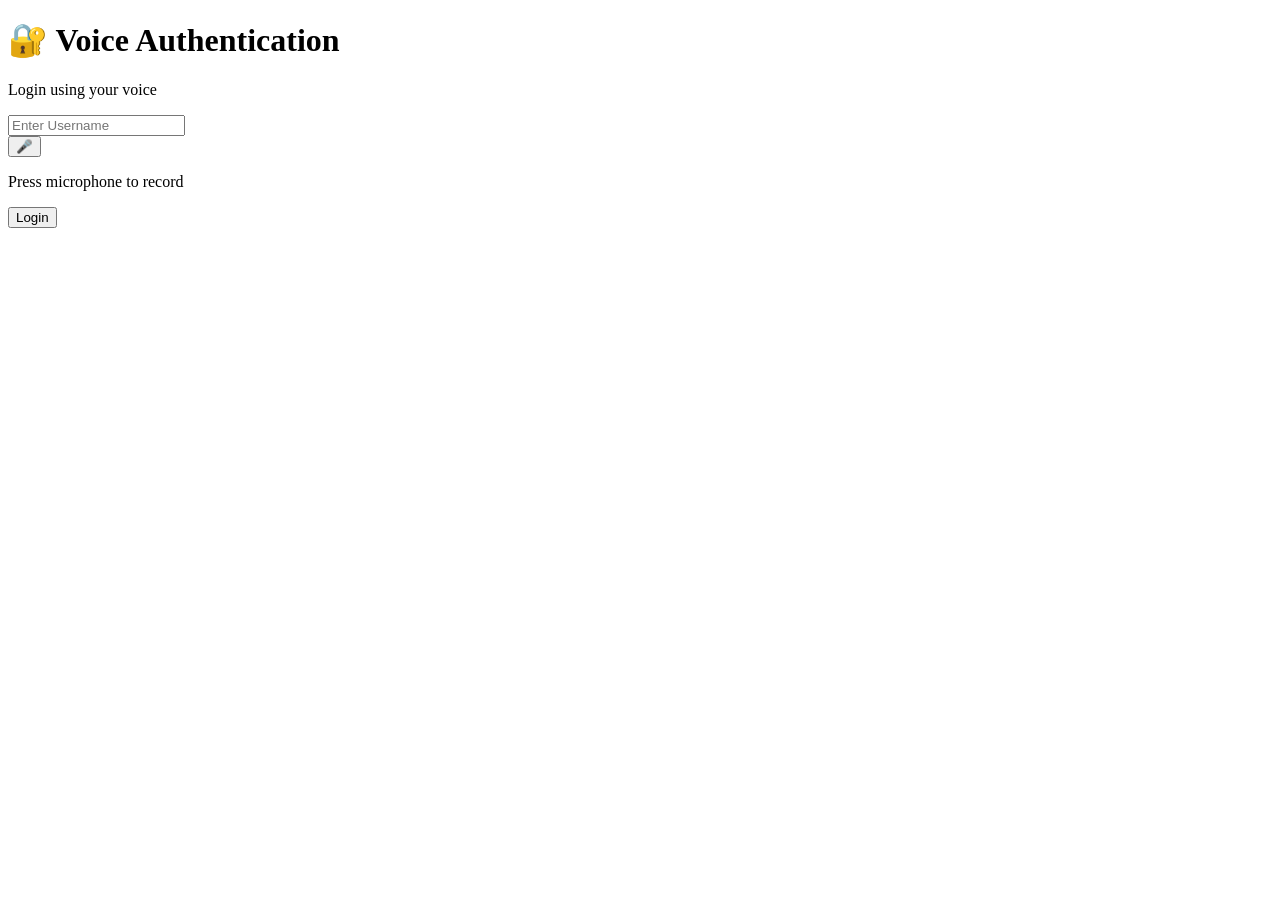
==== frontend/index.html @ 0380646d "Frontend + Docker setup for voice authentication" ====
<!DOCTYPE html>
<html>

<head>

<title>AI Voice Authentication</title>

<link rel="stylesheet" href="/style.css">

</head>

<body>

<div class="background"></div>

<div class="container">

<div class="card">

<h1>🔐 Voice Authentication</h1>
<p class="subtitle">Login using your voice</p>

<input type="text" id="username" placeholder="Enter Username">

<div class="mic-section">

<div class="wave" id="wave"></div>

<button id="mic" onclick="startRecording()">
🎤
</button>

</div>

<p id="status">Press microphone to record</p>

<button class="login-btn" onclick="login()">Login</button>

</div>

</div>

<script src="/script.js"></script>

</body>
</html>
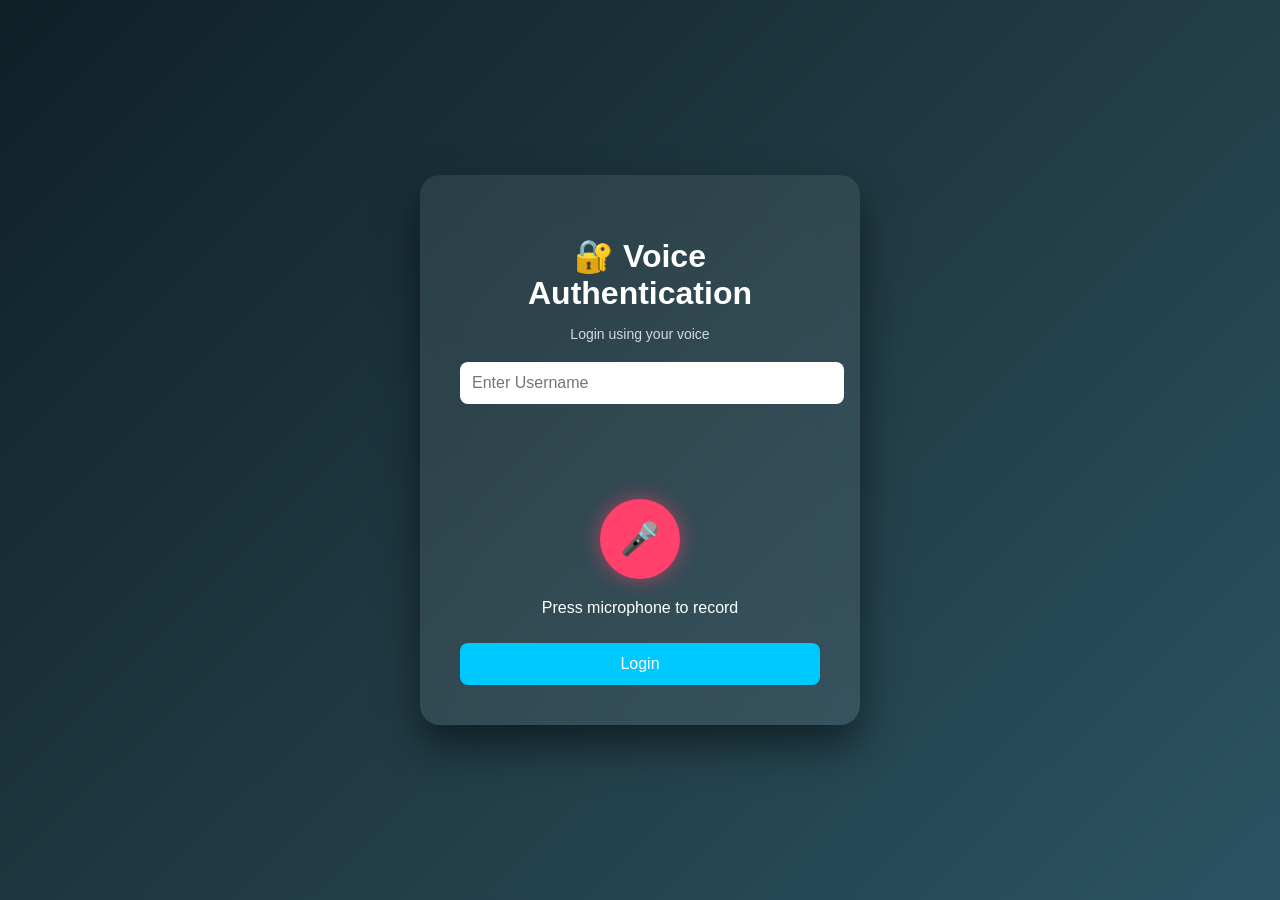
==== commit b3fa4dcf: "removed css bugs" ====
--- a/frontend/index.html
+++ b/frontend/index.html
@@ -5,7 +5,7 @@
 
 <title>AI Voice Authentication</title>
 
-<link rel="stylesheet" href="/style.css">
+<link rel="stylesheet" href="style.css">
 
 </head>
 
@@ -40,7 +40,7 @@
 
 </div>
 
-<script src="/script.js"></script>
+<script src="script.js"></script>
 
 </body>
 </html>
--- a/frontend/style.css
+++ b/frontend/style.css
@@ -0,0 +1,102 @@
+body{
+margin:0;
+font-family:Arial;
+background:linear-gradient(135deg,#0f2027,#203a43,#2c5364);
+height:100vh;
+display:flex;
+justify-content:center;
+align-items:center;
+color:white;
+}
+
+.container{
+display:flex;
+justify-content:center;
+align-items:center;
+width:100%;
+}
+
+.card{
+background:rgba(255,255,255,0.08);
+backdrop-filter:blur(20px);
+padding:40px;
+border-radius:20px;
+width:360px;
+text-align:center;
+box-shadow:0 20px 40px rgba(0,0,0,0.5);
+}
+
+h1{
+margin-bottom:5px;
+}
+
+.subtitle{
+font-size:14px;
+opacity:0.8;
+margin-bottom:20px;
+}
+
+input{
+width:100%;
+padding:12px;
+border:none;
+border-radius:8px;
+margin-bottom:20px;
+font-size:16px;
+}
+
+.mic-section{
+position:relative;
+margin:20px 0;
+}
+
+#wave{
+height:40px;
+width:100%;
+background:linear-gradient(90deg,#00f2fe,#4facfe);
+opacity:0;
+transition:0.3s;
+border-radius:10px;
+margin-bottom:15px;
+animation:wave 1s infinite linear;
+}
+
+@keyframes wave{
+0%{transform:scaleX(1)}
+50%{transform:scaleX(1.2)}
+100%{transform:scaleX(1)}
+}
+
+#mic{
+width:80px;
+height:80px;
+border-radius:50%;
+border:none;
+font-size:32px;
+background:#ff416c;
+color:white;
+cursor:pointer;
+transition:0.3s;
+box-shadow:0 0 20px rgba(255,65,108,0.6);
+}
+
+#mic:hover{
+transform:scale(1.15);
+box-shadow:0 0 40px rgba(255,65,108,1);
+}
+
+.login-btn{
+width:100%;
+padding:12px;
+border:none;
+border-radius:8px;
+background:#00c9ff;
+color:white;
+font-size:16px;
+cursor:pointer;
+margin-top:10px;
+}
+
+.login-btn:hover{
+background:#00a8d9;
+}
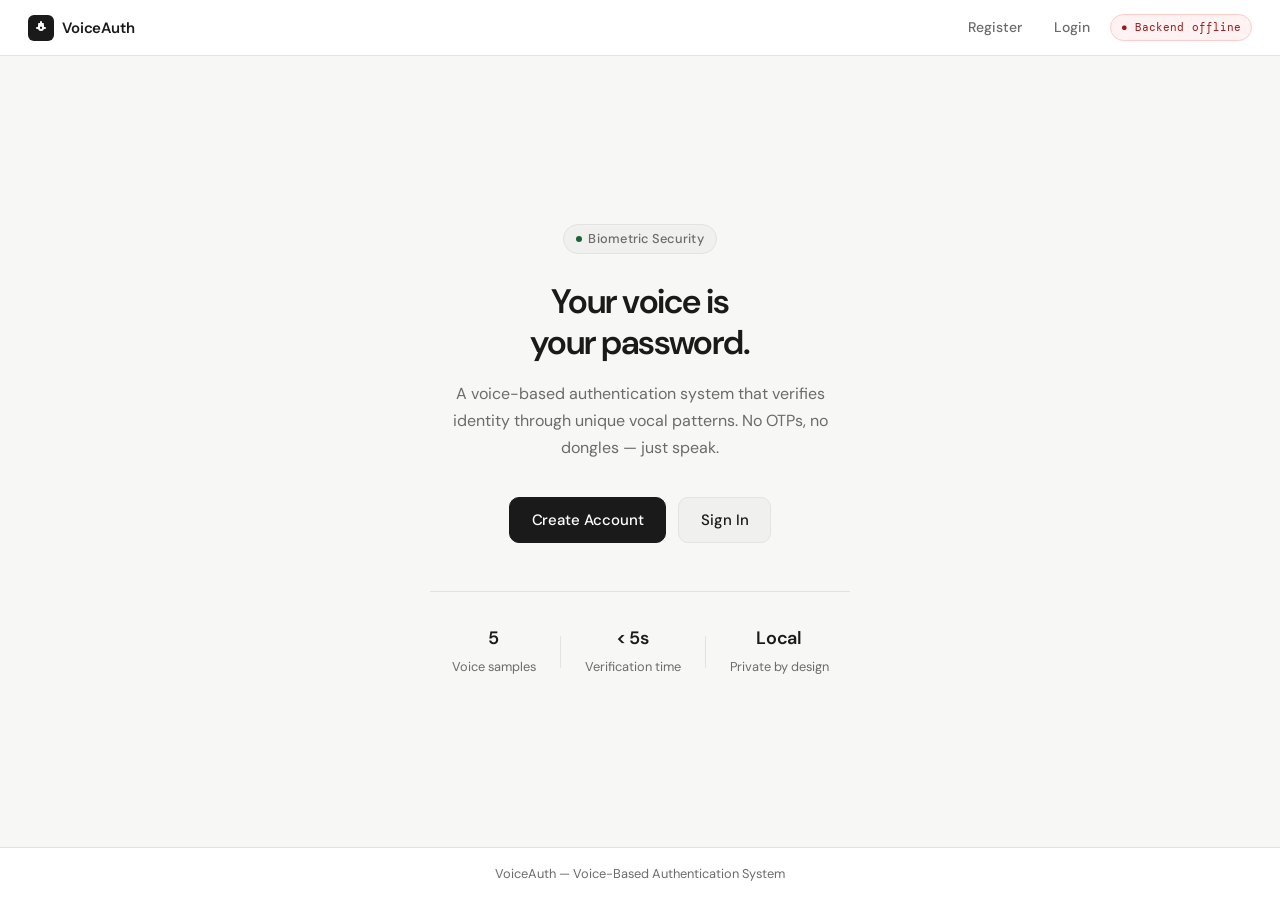
==== commit d7426847: "Final Backend + integrations" ====
--- a/frontend/index.html
+++ b/frontend/index.html
@@ -1,46 +1,92 @@
 <!DOCTYPE html>
-<html>
+<html lang="en">
+<head>
+  <meta charset="UTF-8" />
+  <meta name="viewport" content="width=device-width, initial-scale=1.0" />
+  <title>VoiceAuth — Voice-Based Authentication</title>
+  <link rel="stylesheet" href="css/styles.css" />
+  <link rel="stylesheet" href="css/components.css" />
+  <link rel="stylesheet" href="css/responsive.css" />
+</head>
+<body>
+<div class="app-wrapper">
 
-<head>
+  <!-- Navbar -->
+  <nav class="navbar">
+    <a href="index.html" class="navbar-brand">
+      <div class="brand-mark">
+        <svg viewBox="0 0 14 14" xmlns="http://www.w3.org/2000/svg">
+          <path d="M7 1v4M5 3h4M3 7h2M9 7h2M5 7a2 2 0 0 0 4 0V5a2 2 0 0 0-4 0v2z"/>
+        </svg>
+      </div>
+      VoiceAuth
+    </a>
+    <div class="navbar-right">
+      <a href="register.html" class="nav-link">Register</a>
+      <a href="login.html" class="nav-link">Login</a>
+      <span id="health-badge" class="health-badge">Checking…</span>
+    </div>
+  </nav>
 
-<title>AI Voice Authentication</title>
+  <!-- Hero -->
+  <main class="page-center">
+    <section class="hero-section">
 
-<link rel="stylesheet" href="style.css">
+      <div class="hero-badge">
+        <span class="hero-badge-dot"></span>
+        Biometric Security
+      </div>
 
-</head>
+      <h1>Your voice is<br/>your password.</h1>
 
-<body>
+      <p>
+        A voice-based authentication system that verifies identity through
+        unique vocal patterns. No OTPs, no dongles — just speak.
+      </p>
 
-<div class="background"></div>
+      <div class="hero-actions">
+        <a href="register.html" class="btn btn-primary">Create Account</a>
+        <a href="login.html" class="btn btn-secondary">Sign In</a>
+      </div>
 
-<div class="container">
+      <div class="hero-meta">
+        <div class="hero-meta-item">
+          <strong>5</strong>
+          <span>Voice samples</span>
+        </div>
+        <div class="hero-meta-sep"></div>
+        <div class="hero-meta-item">
+          <strong>&lt; 5s</strong>
+          <span>Verification time</span>
+        </div>
+        <div class="hero-meta-sep"></div>
+        <div class="hero-meta-item">
+          <strong>Local</strong>
+          <span>Private by design</span>
+        </div>
+      </div>
 
-<div class="card">
+    </section>
+  </main>
 
-<h1>🔐 Voice Authentication</h1>
-<p class="subtitle">Login using your voice</p>
-
-<input type="text" id="username" placeholder="Enter Username">
-
-<div class="mic-section">
-
-<div class="wave" id="wave"></div>
-
-<button id="mic" onclick="startRecording()">
-🎤
-</button>
+  <!-- Footer -->
+  <footer>
+    <p>VoiceAuth &mdash; Voice-Based Authentication System</p>
+  </footer>
 
 </div>
 
-<p id="status">Press microphone to record</p>
+<!-- Toast container -->
+<div id="toast-container"></div>
 
-<button class="login-btn" onclick="login()">Login</button>
-
-</div>
-
-</div>
-
-<script src="script.js"></script>
-
+<!-- Scripts -->
+<script src="js/config.js"></script>
+<script src="js/api.js"></script>
+<script src="js/ui.js"></script>
+<script>
+  document.addEventListener("DOMContentLoaded", () => {
+    UI.initHealthBadge();
+  });
+</script>
 </body>
-</html>+</html>
--- a/frontend/css/styles.css
+++ b/frontend/css/styles.css
@@ -0,0 +1,371 @@
+/* ─────────────────────────────────────────────
+   styles.css  –  Core design system
+   Theme: Clean Minimalist / Security SaaS
+   ───────────────────────────────────────────── */
+
+@import url('https://fonts.googleapis.com/css2?family=DM+Sans:ital,opsz,wght@0,9..40,300;0,9..40,400;0,9..40,500;0,9..40,600;1,9..40,400&family=DM+Mono:wght@400;500&display=swap');
+
+/* ── CSS Variables ───────────────────────────── */
+:root {
+  --black:    #0d0d0d;
+  --ink:      #1a1a1a;
+  --charcoal: #2e2e2e;
+  --muted:    #6b6b6b;
+  --border:   #e3e3e3;
+  --bg:       #f7f7f5;
+  --surface:  #ffffff;
+  --off:      #f0f0ee;
+
+  --green:    #166534;
+  --green-bg: #f0fdf4;
+  --green-border: #bbf7d0;
+  --red:      #991b1b;
+  --red-bg:   #fef2f2;
+  --red-border: #fecaca;
+  --amber:    #92400e;
+  --amber-bg: #fffbeb;
+  --amber-border: #fde68a;
+
+  --radius-sm: 6px;
+  --radius:    10px;
+  --radius-lg: 16px;
+  --radius-xl: 24px;
+
+  --shadow-sm: 0 1px 3px rgba(0,0,0,0.06);
+  --shadow:    0 4px 16px rgba(0,0,0,0.07), 0 1px 4px rgba(0,0,0,0.04);
+  --shadow-lg: 0 12px 40px rgba(0,0,0,0.10), 0 2px 8px rgba(0,0,0,0.05);
+
+  --font-sans: 'DM Sans', system-ui, sans-serif;
+  --font-mono: 'DM Mono', 'Courier New', monospace;
+
+  --t: 150ms ease;
+}
+
+/* ── Reset ───────────────────────────────────── */
+*, *::before, *::after { box-sizing: border-box; margin: 0; padding: 0; }
+html { font-size: 16px; scroll-behavior: smooth; }
+
+body {
+  font-family: var(--font-sans);
+  background: var(--bg);
+  color: var(--ink);
+  line-height: 1.6;
+  -webkit-font-smoothing: antialiased;
+  min-height: 100vh;
+  display: flex;
+  flex-direction: column;
+}
+
+/* ── Typography ──────────────────────────────── */
+h1 { font-size: 2.125rem; font-weight: 600; letter-spacing: -0.03em; line-height: 1.2; }
+h2 { font-size: 1.4rem;   font-weight: 600; letter-spacing: -0.025em; line-height: 1.3; }
+h3 { font-size: 1.0625rem; font-weight: 500; }
+p  { color: var(--muted); font-size: 0.9375rem; }
+a  { color: inherit; }
+
+/* ── App Layout ──────────────────────────────── */
+.app-wrapper {
+  display: flex;
+  flex-direction: column;
+  min-height: 100vh;
+}
+
+.page-center {
+  flex: 1;
+  display: flex;
+  align-items: center;
+  justify-content: center;
+  padding: 2rem 1.25rem;
+}
+
+/* ── Navbar ──────────────────────────────────── */
+.navbar {
+  display: flex;
+  align-items: center;
+  justify-content: space-between;
+  padding: 0 1.75rem;
+  height: 56px;
+  background: var(--surface);
+  border-bottom: 1px solid var(--border);
+  position: sticky;
+  top: 0;
+  z-index: 100;
+}
+
+.navbar-brand {
+  display: flex;
+  align-items: center;
+  gap: 0.5rem;
+  text-decoration: none;
+  color: var(--ink);
+  font-weight: 600;
+  font-size: 0.9375rem;
+  letter-spacing: -0.01em;
+}
+
+.brand-mark {
+  width: 26px;
+  height: 26px;
+  background: var(--ink);
+  border-radius: 6px;
+  display: flex;
+  align-items: center;
+  justify-content: center;
+}
+
+.brand-mark svg {
+  width: 14px;
+  height: 14px;
+  fill: none;
+  stroke: white;
+  stroke-width: 2;
+  stroke-linecap: round;
+}
+
+.navbar-right {
+  display: flex;
+  align-items: center;
+  gap: 0.5rem;
+}
+
+.nav-link {
+  text-decoration: none;
+  color: var(--muted);
+  font-size: 0.875rem;
+  font-weight: 500;
+  padding: 0.375rem 0.75rem;
+  border-radius: var(--radius-sm);
+  transition: color var(--t), background var(--t);
+}
+
+.nav-link:hover { color: var(--ink); background: var(--off); }
+.nav-link.active { color: var(--ink); background: var(--off); }
+
+/* ── Health Badge ────────────────────────────── */
+.health-badge {
+  font-family: var(--font-mono);
+  font-size: 0.6875rem;
+  padding: 0.25rem 0.6rem;
+  border-radius: 100px;
+  border: 1px solid var(--border);
+  background: var(--off);
+  color: var(--muted);
+  transition: all var(--t);
+  letter-spacing: 0.01em;
+}
+
+.health-badge.connected { color: var(--green); background: var(--green-bg); border-color: var(--green-border); }
+.health-badge.offline   { color: var(--red);   background: var(--red-bg);   border-color: var(--red-border);   }
+.health-badge.checking  { color: var(--muted); }
+
+/* ── Card ────────────────────────────────────── */
+.card {
+  background: var(--surface);
+  border: 1px solid var(--border);
+  border-radius: var(--radius-lg);
+  box-shadow: var(--shadow);
+  padding: 2.25rem;
+  width: 100%;
+  max-width: 440px;
+  animation: fadeInUp 0.35s ease both;
+}
+
+.card-header {
+  margin-bottom: 1.75rem;
+}
+
+.card-header p {
+  margin-top: 0.3rem;
+}
+
+/* ── Buttons ─────────────────────────────────── */
+.btn {
+  display: inline-flex;
+  align-items: center;
+  justify-content: center;
+  gap: 0.4rem;
+  font-family: var(--font-sans);
+  font-size: 0.9375rem;
+  font-weight: 500;
+  padding: 0.625rem 1.375rem;
+  border-radius: var(--radius);
+  border: 1px solid transparent;
+  cursor: pointer;
+  transition: all var(--t);
+  text-decoration: none;
+  white-space: nowrap;
+  user-select: none;
+  letter-spacing: -0.01em;
+}
+
+.btn:focus-visible {
+  outline: 2px solid var(--ink);
+  outline-offset: 3px;
+}
+
+.btn-primary {
+  background: var(--ink);
+  color: #fff;
+  border-color: var(--ink);
+}
+.btn-primary:hover:not(:disabled) {
+  background: var(--charcoal);
+}
+
+.btn-secondary {
+  background: var(--off);
+  color: var(--ink);
+  border-color: var(--border);
+}
+.btn-secondary:hover:not(:disabled) {
+  background: var(--border);
+}
+
+.btn-outline {
+  background: transparent;
+  color: var(--muted);
+  border-color: var(--border);
+}
+.btn-outline:hover:not(:disabled) {
+  background: var(--off);
+  color: var(--ink);
+}
+
+.btn-record {
+  background: var(--surface);
+  color: var(--ink);
+  border: 1.5px solid var(--ink);
+}
+.btn-record:hover:not(:disabled) {
+  background: var(--ink);
+  color: #fff;
+}
+.btn-record.is-recording {
+  background: var(--red-bg);
+  border-color: var(--red);
+  color: var(--red);
+}
+
+.btn:disabled {
+  opacity: 0.38;
+  cursor: not-allowed;
+  pointer-events: none;
+}
+
+.btn.loading {
+  position: relative;
+  color: transparent !important;
+  pointer-events: none;
+}
+.btn.loading::after {
+  content: '';
+  position: absolute;
+  width: 15px;
+  height: 15px;
+  border: 2px solid rgba(255,255,255,0.35);
+  border-top-color: #fff;
+  border-radius: 50%;
+  animation: spin 0.65s linear infinite;
+}
+.btn-secondary.loading::after,
+.btn-outline.loading::after {
+  border-color: rgba(0,0,0,0.15);
+  border-top-color: var(--ink);
+}
+
+.btn-sm { font-size: 0.8125rem; padding: 0.4rem 0.875rem; }
+.btn-full { width: 100%; }
+
+/* ── Form ────────────────────────────────────── */
+.form-group { margin-bottom: 0.9rem; }
+
+.form-label {
+  display: block;
+  font-size: 0.8125rem;
+  font-weight: 500;
+  color: var(--charcoal);
+  margin-bottom: 0.3rem;
+}
+
+.form-input {
+  width: 100%;
+  padding: 0.6rem 0.875rem;
+  font-family: var(--font-sans);
+  font-size: 0.9375rem;
+  color: var(--ink);
+  background: var(--surface);
+  border: 1.5px solid var(--border);
+  border-radius: var(--radius);
+  transition: border-color var(--t), box-shadow var(--t);
+  outline: none;
+}
+.form-input:focus {
+  border-color: var(--ink);
+  box-shadow: 0 0 0 3px rgba(26,26,26,0.07);
+}
+.form-input::placeholder { color: #c8c8c8; }
+
+/* ── Divider ─────────────────────────────────── */
+.divider {
+  height: 1px;
+  background: var(--border);
+  margin: 1.5rem 0;
+}
+
+/* ── Footer ──────────────────────────────────── */
+footer {
+  padding: 1rem 2rem;
+  border-top: 1px solid var(--border);
+  text-align: center;
+  background: var(--surface);
+}
+footer p { font-size: 0.8rem; color: var(--muted); }
+
+/* ── Toast ───────────────────────────────────── */
+#toast-container {
+  position: fixed;
+  bottom: 1.5rem;
+  right: 1.5rem;
+  z-index: 999;
+  display: flex;
+  flex-direction: column;
+  gap: 0.5rem;
+  pointer-events: none;
+}
+
+.toast {
+  padding: 0.7rem 1rem;
+  border-radius: var(--radius);
+  font-size: 0.875rem;
+  font-weight: 500;
+  box-shadow: var(--shadow-lg);
+  opacity: 0;
+  transform: translateY(10px);
+  transition: all 0.25s ease;
+  max-width: 300px;
+  pointer-events: auto;
+}
+.toast-show { opacity: 1; transform: translateY(0); }
+.toast-error   { background: var(--red-bg);   color: var(--red);   border: 1px solid var(--red-border);   }
+.toast-success { background: var(--green-bg); color: var(--green); border: 1px solid var(--green-border); }
+.toast-info    { background: var(--off);      color: var(--ink);   border: 1px solid var(--border);       }
+
+/* ── Animations ──────────────────────────────── */
+@keyframes spin {
+  to { transform: rotate(360deg); }
+}
+
+@keyframes fadeInUp {
+  from { opacity: 0; transform: translateY(14px); }
+  to   { opacity: 1; transform: translateY(0);    }
+}
+
+@keyframes pulse-ring {
+  0%   { transform: scale(1);    opacity: 0.6; }
+  100% { transform: scale(1.55); opacity: 0;   }
+}
+
+@keyframes wave-bar {
+  0%, 100% { transform: scaleY(0.3); }
+  50%       { transform: scaleY(1);   }
+}
--- a/frontend/css/components.css
+++ b/frontend/css/components.css
@@ -0,0 +1,378 @@
+/* ─────────────────────────────────────────────
+   components.css  –  Page-specific components
+   ───────────────────────────────────────────── */
+
+/* ══════════════════════════════════════════════
+   INDEX PAGE
+   ══════════════════════════════════════════════ */
+
+.hero-section {
+  text-align: center;
+  max-width: 560px;
+  padding: 3rem 1.5rem;
+  animation: fadeInUp 0.5s ease both;
+}
+
+.hero-badge {
+  display: inline-flex;
+  align-items: center;
+  gap: 0.4rem;
+  background: var(--off);
+  border: 1px solid var(--border);
+  border-radius: 100px;
+  padding: 0.25rem 0.75rem;
+  font-size: 0.8rem;
+  font-weight: 500;
+  color: var(--muted);
+  margin-bottom: 1.75rem;
+  letter-spacing: 0.02em;
+}
+
+.hero-badge-dot {
+  width: 6px;
+  height: 6px;
+  background: var(--green);
+  border-radius: 50%;
+}
+
+.hero-section h1 {
+  margin-bottom: 1rem;
+}
+
+.hero-section p {
+  font-size: 1rem;
+  line-height: 1.7;
+  max-width: 420px;
+  margin: 0 auto 2.25rem;
+}
+
+.hero-actions {
+  display: flex;
+  gap: 0.75rem;
+  justify-content: center;
+  flex-wrap: wrap;
+}
+
+.hero-meta {
+  display: flex;
+  align-items: center;
+  justify-content: center;
+  gap: 1.5rem;
+  margin-top: 3rem;
+  padding-top: 2rem;
+  border-top: 1px solid var(--border);
+}
+
+.hero-meta-item {
+  text-align: center;
+}
+
+.hero-meta-item strong {
+  display: block;
+  font-size: 1.125rem;
+  font-weight: 600;
+  letter-spacing: -0.02em;
+  color: var(--ink);
+}
+
+.hero-meta-item span {
+  font-size: 0.8rem;
+  color: var(--muted);
+}
+
+.hero-meta-sep {
+  width: 1px;
+  height: 32px;
+  background: var(--border);
+}
+
+/* ══════════════════════════════════════════════
+   REGISTER & LOGIN PAGES  –  Voice recording UI
+   ══════════════════════════════════════════════ */
+
+.voice-card {
+  max-width: 460px;
+}
+
+/* Step dots */
+.steps-row {
+  display: flex;
+  align-items: center;
+  gap: 0.5rem;
+  margin-bottom: 1.5rem;
+}
+
+.step-dot {
+  width: 8px;
+  height: 8px;
+  border-radius: 50%;
+  background: var(--border);
+  transition: all 0.2s ease;
+  flex-shrink: 0;
+}
+
+.step-dot.active {
+  background: var(--ink);
+  transform: scale(1.25);
+}
+
+.step-dot.done {
+  background: var(--green);
+}
+
+.step-counter {
+  margin-left: auto;
+  font-family: var(--font-mono);
+  font-size: 0.8rem;
+  color: var(--muted);
+}
+
+/* Prompt box */
+.prompt-box {
+  background: var(--off);
+  border: 1px solid var(--border);
+  border-radius: var(--radius);
+  padding: 1.1rem 1.25rem;
+  margin-bottom: 1.5rem;
+  text-align: center;
+}
+
+.prompt-label {
+  font-size: 0.75rem;
+  font-weight: 500;
+  color: var(--muted);
+  text-transform: uppercase;
+  letter-spacing: 0.08em;
+  margin-bottom: 0.4rem;
+}
+
+.prompt-text {
+  font-size: 1rem;
+  font-weight: 500;
+  color: var(--ink);
+  font-style: italic;
+  letter-spacing: -0.01em;
+  line-height: 1.4;
+}
+
+/* Waveform */
+.waveform-wrap {
+  display: flex;
+  align-items: center;
+  justify-content: center;
+  gap: 4px;
+  height: 44px;
+  margin-bottom: 1.25rem;
+}
+
+.waveform-bar {
+  width: 3px;
+  height: 100%;
+  background: var(--border);
+  border-radius: 2px;
+  transform: scaleY(0.3);
+  transform-origin: center;
+  transition: background 0.3s ease;
+}
+
+.recording-active .waveform-bar {
+  background: var(--ink);
+}
+
+.recording-active .waveform-bar:nth-child(1)  { animation: wave-bar 0.9s 0.00s ease-in-out infinite; }
+.recording-active .waveform-bar:nth-child(2)  { animation: wave-bar 0.9s 0.07s ease-in-out infinite; }
+.recording-active .waveform-bar:nth-child(3)  { animation: wave-bar 0.9s 0.14s ease-in-out infinite; }
+.recording-active .waveform-bar:nth-child(4)  { animation: wave-bar 0.9s 0.21s ease-in-out infinite; }
+.recording-active .waveform-bar:nth-child(5)  { animation: wave-bar 0.9s 0.28s ease-in-out infinite; }
+.recording-active .waveform-bar:nth-child(6)  { animation: wave-bar 0.9s 0.21s ease-in-out infinite; }
+.recording-active .waveform-bar:nth-child(7)  { animation: wave-bar 0.9s 0.14s ease-in-out infinite; }
+.recording-active .waveform-bar:nth-child(8)  { animation: wave-bar 0.9s 0.07s ease-in-out infinite; }
+.recording-active .waveform-bar:nth-child(9)  { animation: wave-bar 0.9s 0.00s ease-in-out infinite; }
+.recording-active .waveform-bar:nth-child(10) { animation: wave-bar 0.9s 0.35s ease-in-out infinite; }
+.recording-active .waveform-bar:nth-child(11) { animation: wave-bar 0.9s 0.42s ease-in-out infinite; }
+.recording-active .waveform-bar:nth-child(12) { animation: wave-bar 0.9s 0.28s ease-in-out infinite; }
+
+/* Timer progress bar */
+.timer-track {
+  height: 2px;
+  background: var(--border);
+  border-radius: 2px;
+  overflow: hidden;
+  margin-bottom: 1.25rem;
+}
+
+#timer-bar {
+  height: 100%;
+  width: 0%;
+  background: var(--ink);
+  border-radius: 2px;
+}
+
+/* Record row */
+.record-row {
+  display: flex;
+  gap: 0.75rem;
+  margin-bottom: 1.25rem;
+}
+
+.record-row .btn-record {
+  flex: 1;
+}
+
+/* Status message */
+.status-msg {
+  font-size: 0.8375rem;
+  text-align: center;
+  min-height: 1.25rem;
+  transition: color 0.2s ease;
+}
+
+.status-neutral   { color: var(--muted); }
+.status-success   { color: var(--green); }
+.status-error     { color: var(--red);   }
+.status-recording { color: var(--red);   font-weight: 500; }
+
+/* Mic icon (inline SVG inside record btn) */
+.mic-icon {
+  width: 15px;
+  height: 15px;
+  flex-shrink: 0;
+}
+
+/* ══════════════════════════════════════════════
+   RESULT PAGE
+   ══════════════════════════════════════════════ */
+
+.result-card {
+  max-width: 420px;
+  text-align: center;
+}
+
+.result-icon {
+  width: 64px;
+  height: 64px;
+  margin: 0 auto 1.25rem;
+  color: var(--muted);
+  transition: color 0.3s ease;
+}
+
+.result-icon svg {
+  width: 100%;
+  height: 100%;
+}
+
+.result-card.state-success .result-icon { color: var(--green); }
+.result-card.state-denied  .result-icon { color: var(--red);   }
+.result-card.state-error   .result-icon { color: var(--amber); }
+
+.result-title {
+  margin-bottom: 0.375rem;
+}
+
+.result-subtitle {
+  font-size: 0.9375rem;
+  color: var(--muted);
+  margin-bottom: 1.5rem;
+}
+
+/* Score ring */
+.score-ring-wrap {
+  display: flex;
+  justify-content: center;
+  margin-bottom: 1.5rem;
+}
+
+.score-ring {
+  position: relative;
+  width: 80px;
+  height: 80px;
+}
+
+.score-ring svg {
+  width: 80px;
+  height: 80px;
+  transform: rotate(-90deg);
+}
+
+.score-ring-bg { fill: none; stroke: var(--border); stroke-width: 5; }
+.score-ring-fill {
+  fill: none;
+  stroke: var(--green);
+  stroke-width: 5;
+  stroke-linecap: round;
+  transition: stroke-dashoffset 1s ease;
+}
+
+.score-ring-denied .score-ring-fill { stroke: var(--red); }
+
+.score-center {
+  position: absolute;
+  inset: 0;
+  display: flex;
+  flex-direction: column;
+  align-items: center;
+  justify-content: center;
+  gap: 0;
+}
+
+.score-value {
+  font-size: 1.125rem;
+  font-weight: 600;
+  font-family: var(--font-mono);
+  letter-spacing: -0.02em;
+  color: var(--ink);
+  line-height: 1;
+}
+
+.score-label {
+  font-size: 0.6rem;
+  color: var(--muted);
+  text-transform: uppercase;
+  letter-spacing: 0.06em;
+}
+
+/* Meta table */
+.result-meta {
+  background: var(--off);
+  border: 1px solid var(--border);
+  border-radius: var(--radius);
+  padding: 0.75rem 1rem;
+  margin-bottom: 1.5rem;
+  text-align: left;
+}
+
+.meta-row {
+  display: flex;
+  align-items: center;
+  justify-content: space-between;
+  padding: 0.35rem 0;
+  font-size: 0.875rem;
+}
+
+.meta-row + .meta-row {
+  border-top: 1px solid var(--border);
+}
+
+.meta-label { color: var(--muted); }
+
+.meta-value {
+  font-weight: 500;
+  font-family: var(--font-mono);
+  color: var(--ink);
+  font-size: 0.8375rem;
+}
+
+.highlight-positive { color: var(--green); }
+.highlight-negative { color: var(--red);   }
+
+/* Result state styles */
+.result-card.state-success { border-color: var(--green-border); }
+.result-card.state-denied  { border-color: var(--red-border);   }
+.result-card.state-error   { border-color: var(--amber-border); }
+
+.result-actions {
+  display: flex;
+  gap: 0.625rem;
+  flex-wrap: wrap;
+  justify-content: center;
+}
--- a/frontend/css/responsive.css
+++ b/frontend/css/responsive.css
@@ -0,0 +1,113 @@
+/* ─────────────────────────────────────────────
+   responsive.css  –  Mobile & tablet breakpoints
+   ───────────────────────────────────────────── */
+
+/* ── Tablet (≤768px) ──────────────────────────── */
+@media (max-width: 768px) {
+  h1 { font-size: 1.75rem; }
+  h2 { font-size: 1.25rem; }
+
+  .navbar {
+    padding: 0 1.25rem;
+  }
+
+  .card,
+  .voice-card,
+  .result-card {
+    padding: 1.75rem 1.375rem;
+    border-radius: var(--radius);
+  }
+
+  .hero-section {
+    padding: 2rem 1rem;
+  }
+
+  .hero-meta {
+    gap: 1rem;
+    margin-top: 2rem;
+    padding-top: 1.5rem;
+  }
+
+  .hero-actions {
+    flex-direction: column;
+    align-items: stretch;
+  }
+
+  .hero-actions .btn {
+    width: 100%;
+  }
+
+  .navbar-right .nav-link {
+    display: none;
+  }
+}
+
+/* ── Mobile (≤480px) ──────────────────────────── */
+@media (max-width: 480px) {
+  .navbar {
+    padding: 0 1rem;
+  }
+
+  .card,
+  .voice-card,
+  .result-card {
+    padding: 1.5rem 1.125rem;
+    margin: 0;
+    border-radius: var(--radius);
+    box-shadow: none;
+    border-left: none;
+    border-right: none;
+    border-radius: 0;
+    max-width: 100%;
+  }
+
+  .page-center {
+    padding: 0;
+    align-items: flex-start;
+  }
+
+  .hero-section {
+    padding: 2rem 1rem;
+    text-align: left;
+  }
+
+  .hero-section p { margin-left: 0; }
+
+  .hero-badge,
+  .hero-meta { display: none; }
+
+  .hero-actions {
+    flex-direction: column;
+  }
+
+  .record-row {
+    flex-direction: column;
+  }
+
+  .result-actions {
+    flex-direction: column;
+  }
+
+  .result-actions .btn {
+    width: 100%;
+  }
+
+  #toast-container {
+    left: 1rem;
+    right: 1rem;
+    bottom: 1rem;
+  }
+
+  .toast {
+    max-width: 100%;
+  }
+}
+
+/* ── Tall screens – prevent content from floating high ── */
+@media (min-height: 800px) {
+  .page-center {
+    padding-top: 3rem;
+    padding-bottom: 3rem;
+    align-items: center;
+  }
+}
